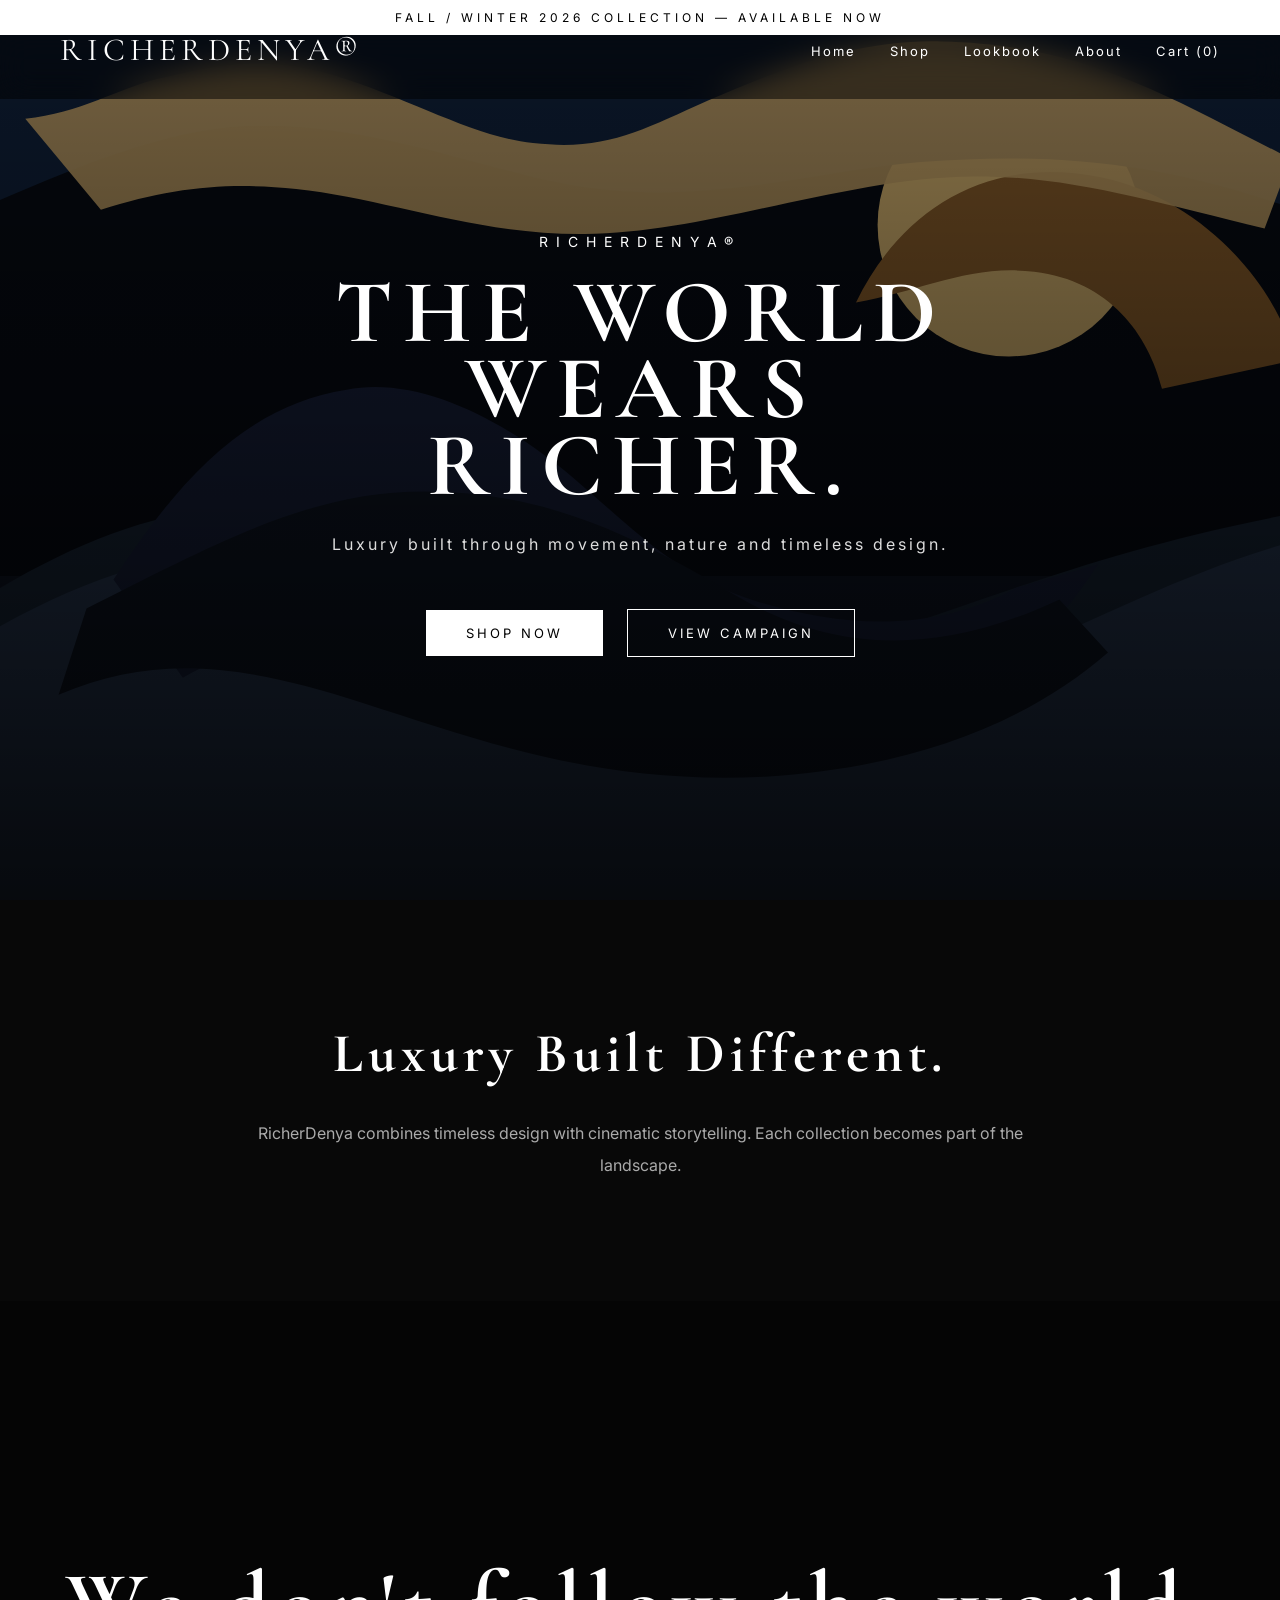
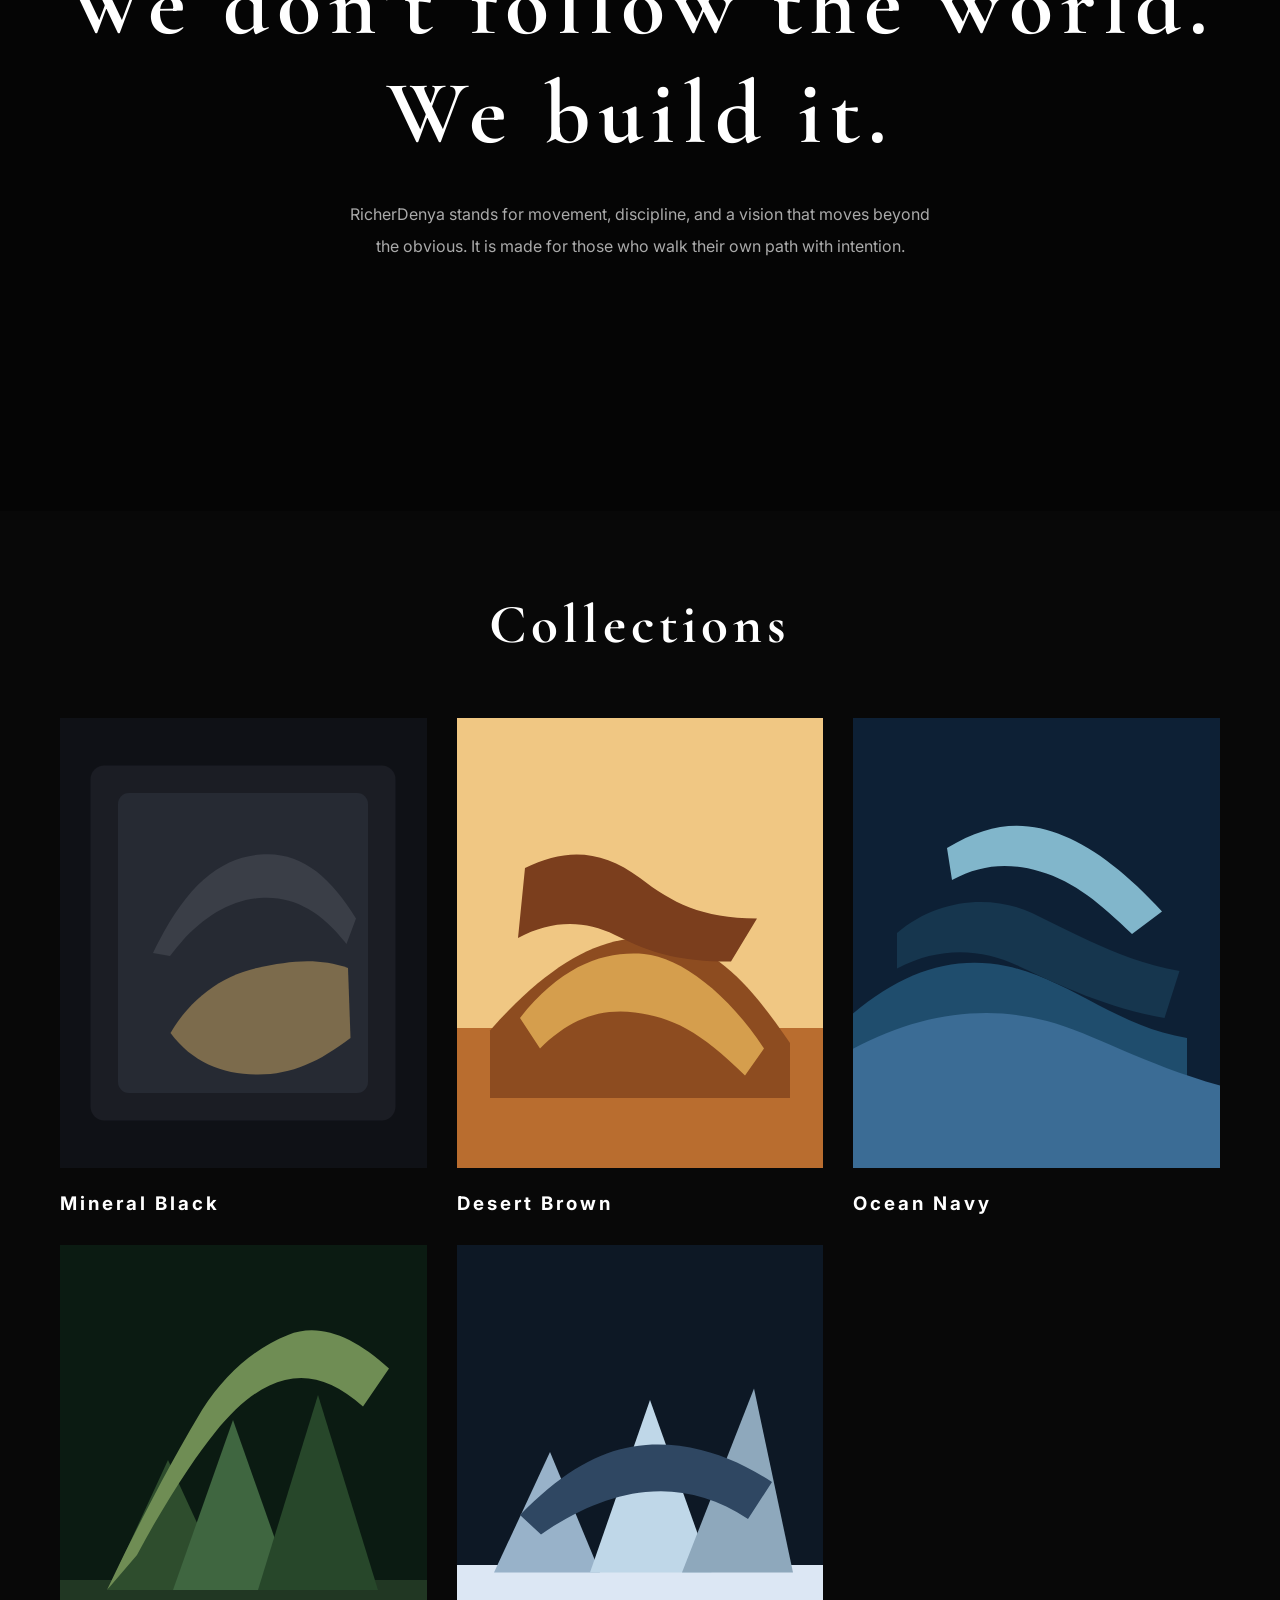
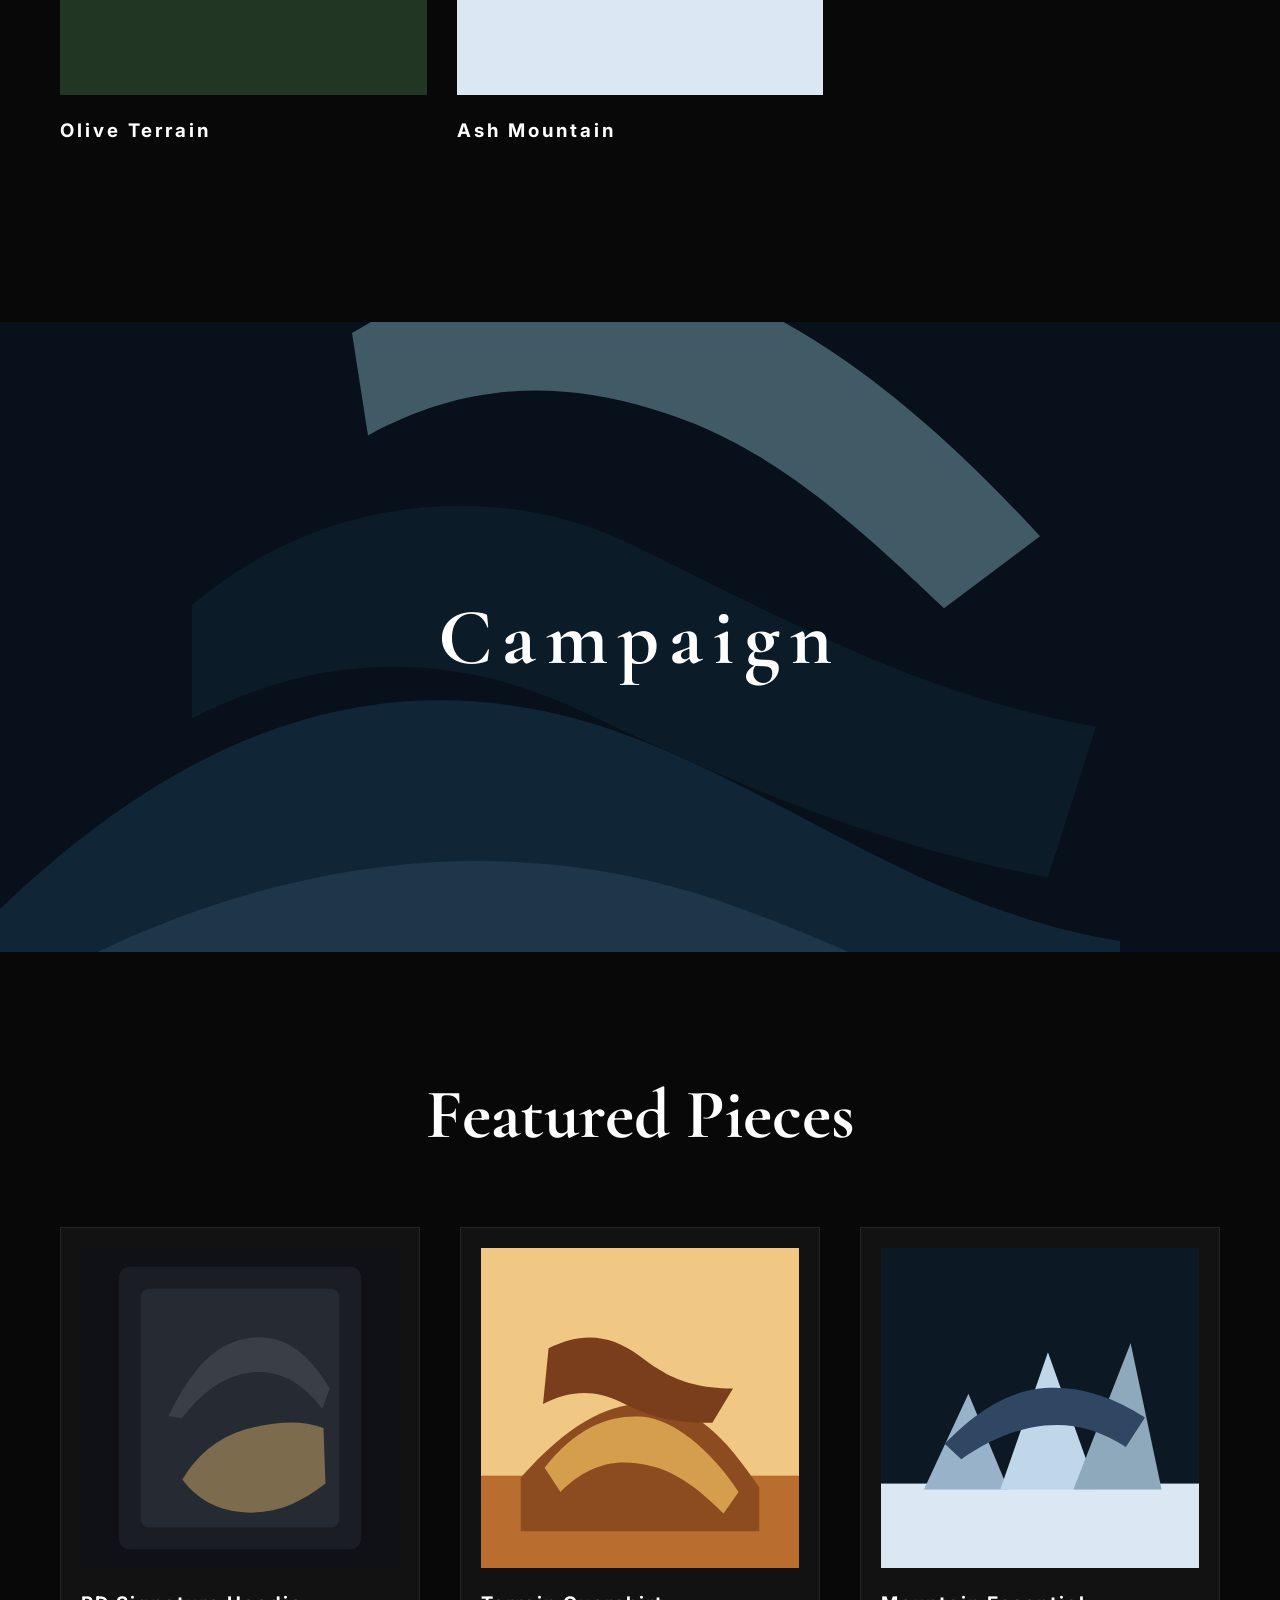
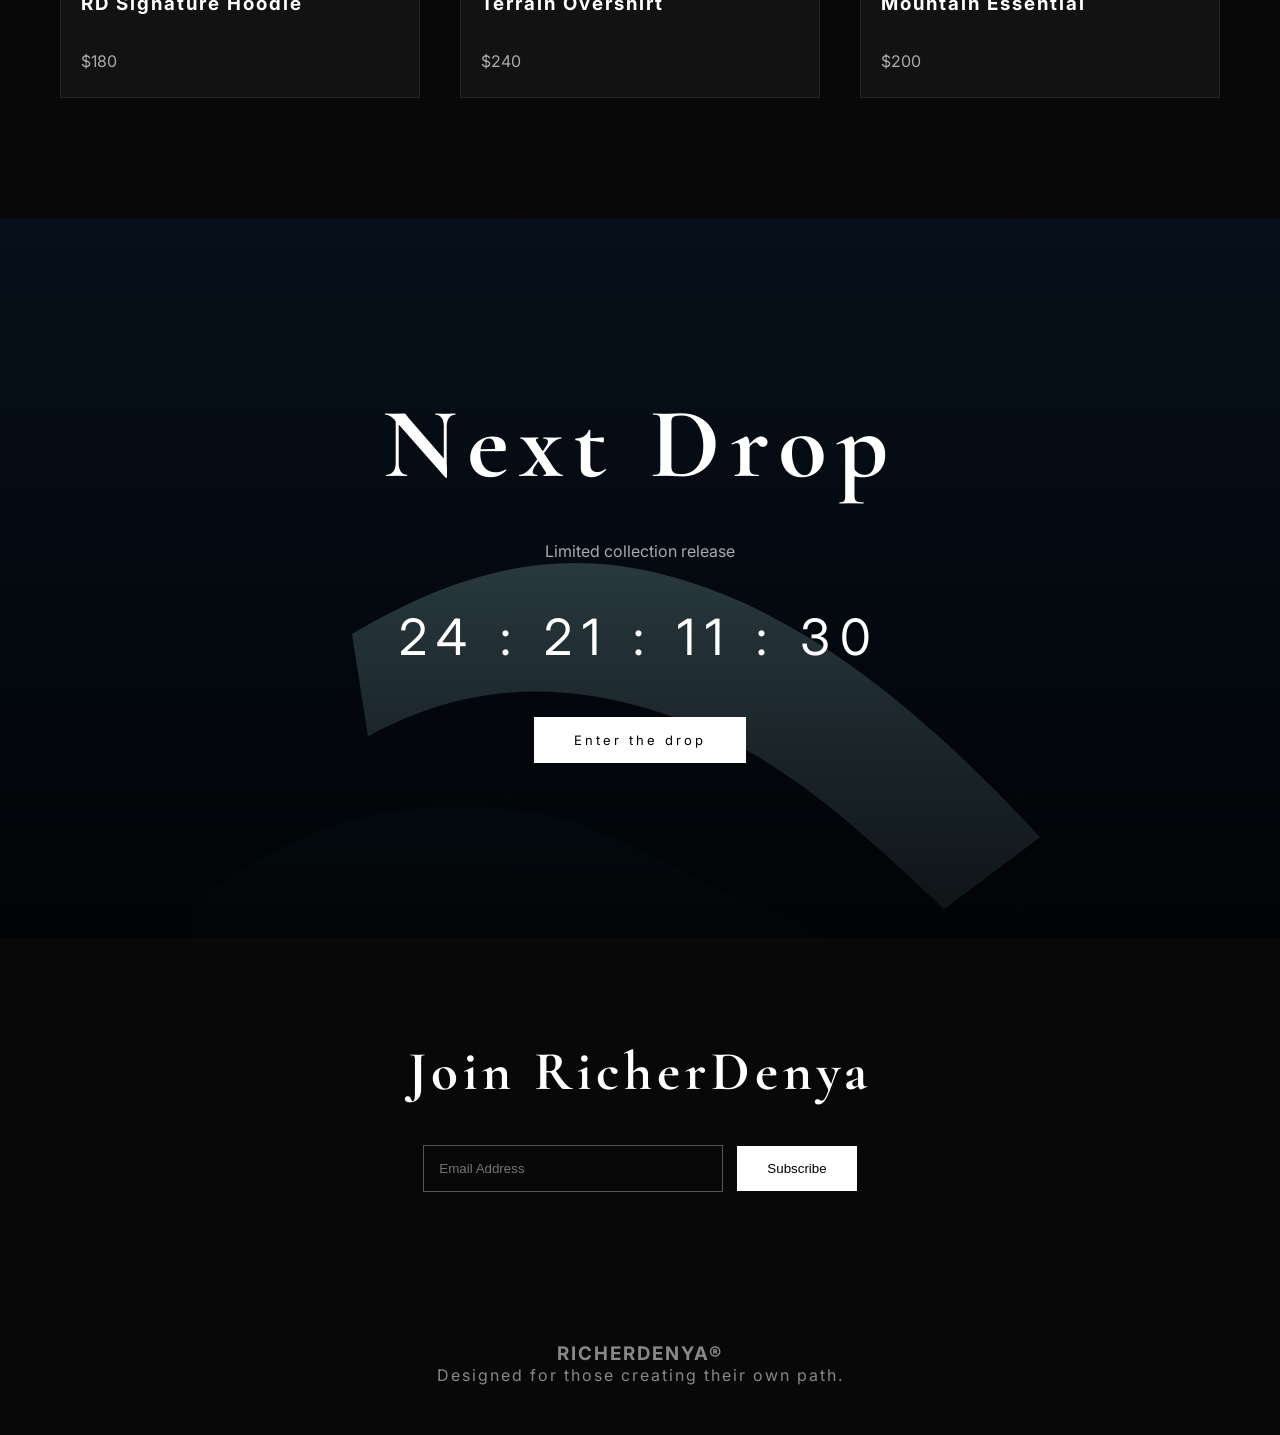
==== index.html @ 2309b16e "Add files via upload" ====
<!DOCTYPE html>
<html lang="en">
  <head>
    <meta charset="UTF-8" />
    <meta name="viewport" content="width=device-width, initial-scale=1.0" />
    <title>RicherDenya</title>
    <link rel="preconnect" href="https://fonts.googleapis.com" />
    <link rel="preconnect" href="https://fonts.gstatic.com" crossorigin />
    <link
      href="https://fonts.googleapis.com/css2?family=Cormorant+Garamond:wght@300;400;500;600&family=Inter:wght@300;400;500;600&display=swap"
      rel="stylesheet"
    />
    <link rel="stylesheet" href="style.css" />
  </head>
  <body>
    <div class="loader">
      <h1>RICHERDENYA®</h1>
    </div>

    <div class="announcement">
      FALL / WINTER 2026 COLLECTION — AVAILABLE NOW
    </div>

    <header>
      <div class="logo">RICHERDENYA®</div>
      <nav>
        <a href="index.html">Home</a>
        <a href="shop.html">Shop</a>
        <a href="lookbook.html">Lookbook</a>
        <a href="about.html">About</a>
        <a href="#">Cart (0)</a>
      </nav>
    </header>

    <section class="hero">
      <div class="hero-overlay"></div>
      <img src="assets/hero.svg" alt="Hero Campaign" />

      <div class="hero-content">
        <p class="eyebrow">RICHERDENYA®</p>

        <h1>
          THE WORLD<br />
          WEARS<br />
          RICHER.
        </h1>

        <p class="subtitle">
          Luxury built through movement, nature and timeless design.
        </p>

        <div class="hero-buttons">
          <a href="#" class="button">SHOP NOW</a>
          <a href="#" class="button-outline">VIEW CAMPAIGN</a>
        </div>
      </div>
    </section>

    <section class="statement">
      <h2>Luxury Built Different.</h2>
      <p>
        RicherDenya combines timeless design with cinematic storytelling. Each collection
        becomes part of the landscape.
      </p>
    </section>

    <section class="manifesto">
      <h2>We don't follow the world. We build it.</h2>
      <p>
        RicherDenya stands for movement, discipline, and a vision that moves beyond the obvious.
        It is made for those who walk their own path with intention.
      </p>
    </section>

    <section class="collections">
      <h2>Collections</h2>
      <div class="grid">
        <div class="card">
          <img src="assets/black.svg" alt="Mineral Black" />
          <h3>Mineral Black</h3>
        </div>
        <div class="card">
          <img src="assets/desert.svg" alt="Desert Brown" />
          <h3>Desert Brown</h3>
        </div>
        <div class="card">
          <img src="assets/ocean.svg" alt="Ocean Navy" />
          <h3>Ocean Navy</h3>
        </div>
        <div class="card">
          <img src="assets/forest.svg" alt="Olive Terrain" />
          <h3>Olive Terrain</h3>
        </div>
        <div class="card">
          <img src="assets/snow.svg" alt="Ash Mountain" />
          <h3>Ash Mountain</h3>
        </div>
      </div>
    </section>

    <section class="campaign">
      <h2>Campaign</h2>
      <img src="assets/ocean.svg" alt="Campaign preview" />
    </section>

    <section class="featured">
      <h2>Featured Pieces</h2>
      <div class="products">
        <div class="product">
          <img src="assets/black.svg" alt="RD Signature Hoodie" />
          <h3>RD Signature Hoodie</h3>
          <p>$180</p>
        </div>
        <div class="product">
          <img src="assets/desert.svg" alt="Terrain Overshirt" />
          <h3>Terrain Overshirt</h3>
          <p>$240</p>
        </div>
        <div class="product">
          <img src="assets/snow.svg" alt="Mountain Essential" />
          <h3>Mountain Essential</h3>
          <p>$200</p>
        </div>
      </div>
    </section>

    <section class="drop">
      <h2>Next Drop</h2>
      <p>Limited collection release</p>
      <div id="countdown">00 : 00 : 00</div>
      <a href="#" class="button">Enter the drop</a>
    </section>

    <section class="newsletter">
      <h2>Join RicherDenya</h2>
      <input placeholder="Email Address" aria-label="Email address" />
      <button type="button">Subscribe</button>
    </section>

    <footer>
      <h3>RICHERDENYA®</h3>
      <p>Designed for those creating their own path.</p>
    </footer>

    <script src="script.js"></script>
  </body>
</html>
---- style.css ----
* {
  margin: 0;
  padding: 0;
  box-sizing: border-box;
}

body {
  background: #080808;
  color: #fff;
  font-family: "Inter", sans-serif;
}

.announcement {
  position: fixed;
  top: 0;
  width: 100%;
  background: white;
  color: black;
  text-align: center;
  padding: 10px;
  font-size: 12px;
  letter-spacing: 4px;
  z-index: 50;
}

.loader {
  position: fixed;
  inset: 0;
  background: black;
  display: flex;
  align-items: center;
  justify-content: center;
  z-index: 100;
  animation: load 2s forwards;
}

.loader h1 {
  font-family: "Cormorant Garamond";
  font-size: 70px;
  letter-spacing: 15px;
}

@keyframes load {
  0% {
    opacity: 1;
  }

  100% {
    opacity: 0;
    visibility: hidden;
  }
}

header {
  position: fixed;
  top: 0;
  width: 100%;
  z-index: 20;
  display: flex;
  justify-content: space-between;
  align-items: center;
  padding: 30px 60px;
  background: rgba(0,0,0,.5);
  backdrop-filter: blur(15px);
}

.logo {
  font-family: "Cormorant Garamond", serif;
  font-size: 32px;
  letter-spacing: 5px;
}

nav a {
  color: white;
  text-decoration: none;
  margin-left: 30px;
  font-size: 13px;
  letter-spacing: 2px;
}

/* HERO */

.hero {
  height: 100vh;
  position: relative;
  display: flex;
  justify-content: center;
  align-items: center;
  overflow: hidden;
  text-align: center;
}

.hero img {
  position: absolute;
  width: 100%;
  height: 100%;
  object-fit: cover;
}

.hero-overlay {
  position: absolute;
  inset: 0;
  background:
  linear-gradient(
  rgba(0,0,0,.35),
  rgba(0,0,0,.85)
  );
  z-index: 2;
}

.hero-content {
  position: relative;
  z-index: 3;
}

.eyebrow {
  letter-spacing: 8px;
  font-size: 14px;
  margin-bottom: 25px;
}

.hero h1 {
  font-family: "Cormorant Garamond", serif;
  font-size: 90px;
  line-height: .85;
  letter-spacing: 10px;
}

.subtitle {
  margin-top: 30px;
  letter-spacing: 3px;
  color: #ddd;
}

.hero-buttons {
  margin-top: 45px;
}

.button,
.button-outline {
  display: inline-block;
  padding: 15px 40px;
  margin: 10px;
  text-decoration: none;
  letter-spacing: 3px;
  font-size: 13px;
}

.button {
  background:white;
  color:black;
}

.button-outline {
  border:1px solid white;
  color:white;
}

.button-outline:hover {
  background:white;
  color:black;
}

/* STATEMENT */

.statement {
  padding:120px 20%;
  text-align:center;
}

.manifesto {
  height: 90vh;
  display: flex;
  flex-direction: column;
  justify-content: center;
  align-items: center;
  text-align: center;
  background: #050505;
}

.manifesto h2 {
  font-family: "Cormorant Garamond";
  font-size: 90px;
  letter-spacing: 8px;
}

.manifesto p {
  margin-top: 40px;
  color: #aaa;
  max-width: 600px;
  line-height: 2;
}

.featured {
  padding: 120px 60px;
}

.featured h2 {
  font-family: "Cormorant Garamond";
  font-size: 70px;
  text-align: center;
}

.drop {
  height: 80vh;
  display: flex;
  flex-direction: column;
  align-items: center;
  justify-content: center;
  text-align: center;
  background: linear-gradient(rgba(0,0,0,.5), rgba(0,0,0,.9)), url("assets/ocean.svg");
  background-size: cover;
}

.drop h2 {
  font-family: "Cormorant Garamond";
  font-size: 100px;
  letter-spacing: 10px;
}

#countdown {
  font-size: 50px;
  letter-spacing: 10px;
  margin: 40px;
}

.statement h2,
.collections h2,
.newsletter h2 {
  font-family:"Cormorant Garamond",serif;
  font-size:55px;
  letter-spacing:5px;
}

.statement p,
.manifesto p,
.drop p,
.product p {
  margin-top:30px;
  color:#aaa;
  line-height:2;
}

.products {
  display:grid;
  grid-template-columns:repeat(3,1fr);
  gap:40px;
  margin-top:70px;
}

.product {
  background:rgba(255,255,255,0.04);
  padding:20px;
  border:1px solid rgba(255,255,255,0.08);
}

.product img {
  width:100%;
  height:320px;
  object-fit:cover;
  margin-bottom:20px;
  transition:.5s;
}

.product:hover img {
  transform:scale(1.05);
}

.product h3 {
  letter-spacing:2px;
  margin-bottom:8px;
}

/* COLLECTIONS */

.collections {
  padding:80px 60px;
}

.collections h2 {
  text-align:center;
  margin-bottom:60px;
}

.grid {
  display:grid;
  grid-template-columns:repeat(3,1fr);
  gap:30px;
}

.card img {
  width:100%;
  height:450px;
  object-fit:cover;
}

.card h3 {
  margin-top:20px;
  letter-spacing:3px;
}

/* CAMPAIGN */

.campaign {
  margin-top:100px;
  position:relative;
  height:70vh;
  overflow:hidden;
  display:flex;
  align-items:center;
  justify-content:center;
}

.campaign img {
  position:absolute;
  width:100%;
  height:100%;
  object-fit:cover;
  filter:brightness(.5);
}

.campaign h2 {
  z-index:2;
  font-family:"Cormorant Garamond",serif;
  font-size:80px;
  letter-spacing:10px;
}

/* NEWSLETTER */

.newsletter {
  padding:100px 20px;
  text-align:center;
}

.newsletter input {
  margin-top:40px;
  padding:15px;
  width:300px;
  background:none;
  border:1px solid #555;
  color:white;
}

.newsletter button {
  padding:15px 30px;
  margin-left:10px;
  background:white;
  border:none;
}

/* SHOP PAGE */

.shop-page {
  padding: 180px 60px;
}

.shop-page h1 {
  font-family: "Cormorant Garamond";
  font-size: 90px;
  text-align: center;
  letter-spacing: 10px;
}

.product a {
  display: inline-block;
  margin-top: 15px;
  color: white;
  border-bottom: 1px solid white;
  padding-bottom: 5px;
  text-decoration: none;
  letter-spacing: 2px;
}

/* PRODUCT PAGE */

.product-page {
  padding:150px 10%;
  display:flex;
  gap:80px;
  align-items:center;
}

.product-page img {
  width:50%;
}

.product-page h1 {
  font-family:"Cormorant Garamond";
  font-size:70px;
}

.product-page p {
  color:#aaa;
  line-height:2;
  margin:30px 0;
}

.product-page button {
  padding:18px 50px;
  background:white;
  border:none;
  letter-spacing:3px;
}

/* LOOKBOOK */

.lookbook {
  padding:160px 60px;
}

.lookbook h1 {
  text-align:center;
  font-family:"Cormorant Garamond";
  font-size:80px;
  letter-spacing:8px;
  margin-bottom:80px;
}

.gallery {
  display:grid;
  grid-template-columns:repeat(2,1fr);
  gap:40px;
}

.gallery img {
  width:100%;
  height:600px;
  object-fit:cover;
  transition:.6s;
}

.gallery img:hover {
  transform:scale(1.03);
}

/* ABOUT PAGE */

.about-hero {
  height:100vh;
  display:flex;
  align-items:center;
  justify-content:center;
  text-align:center;
  background:
    linear-gradient(rgba(0,0,0,.5), rgba(0,0,0,.9)),
    url("assets/forest.svg");
  background-size:cover;
  background-position:center;
}

.about-hero h1 {
  font-family:"Cormorant Garamond";
  font-size:120px;
  letter-spacing:12px;
  line-height:.85;
}

.story {
  padding:150px 20%;
  text-align:center;
}

.story h2 {
  font-family:"Cormorant Garamond";
  font-size:80px;
  letter-spacing:8px;
}

.story p {
  margin-top:40px;
  font-size:18px;
  line-height:2;
  color:#aaa;
}

.values {
  display:grid;
  grid-template-columns:repeat(3,1fr);
  gap:40px;
  padding:100px 10%;
  text-align:center;
}

.values h3 {
  font-size:30px;
  letter-spacing:5px;
  color:#d4af37;
}

.values p {
  margin-top:20px;
  color:#aaa;
}

.closing {
  height:80vh;
  display:flex;
  align-items:center;
  justify-content:center;
  text-align:center;
}

.closing h2 {
  font-family:"Cormorant Garamond";
  font-size:100px;
  letter-spacing:10px;
}

/* FOOTER */

footer {
  padding:50px;
  text-align:center;
  color:#888;
  letter-spacing:2px;
}

/* MOBILE */

@media(max-width:900px){

header {
  padding:20px;
}

nav {
  display:none;
}

.hero h1 {
  font-size:45px;
}

.grid,
.products,
.gallery,
.values {
  grid-template-columns:1fr;
}

.manifesto,
.featured,
.drop,
.story {
  padding:80px 20px;
}

.about-hero h1 {
  font-size:55px;
}

}
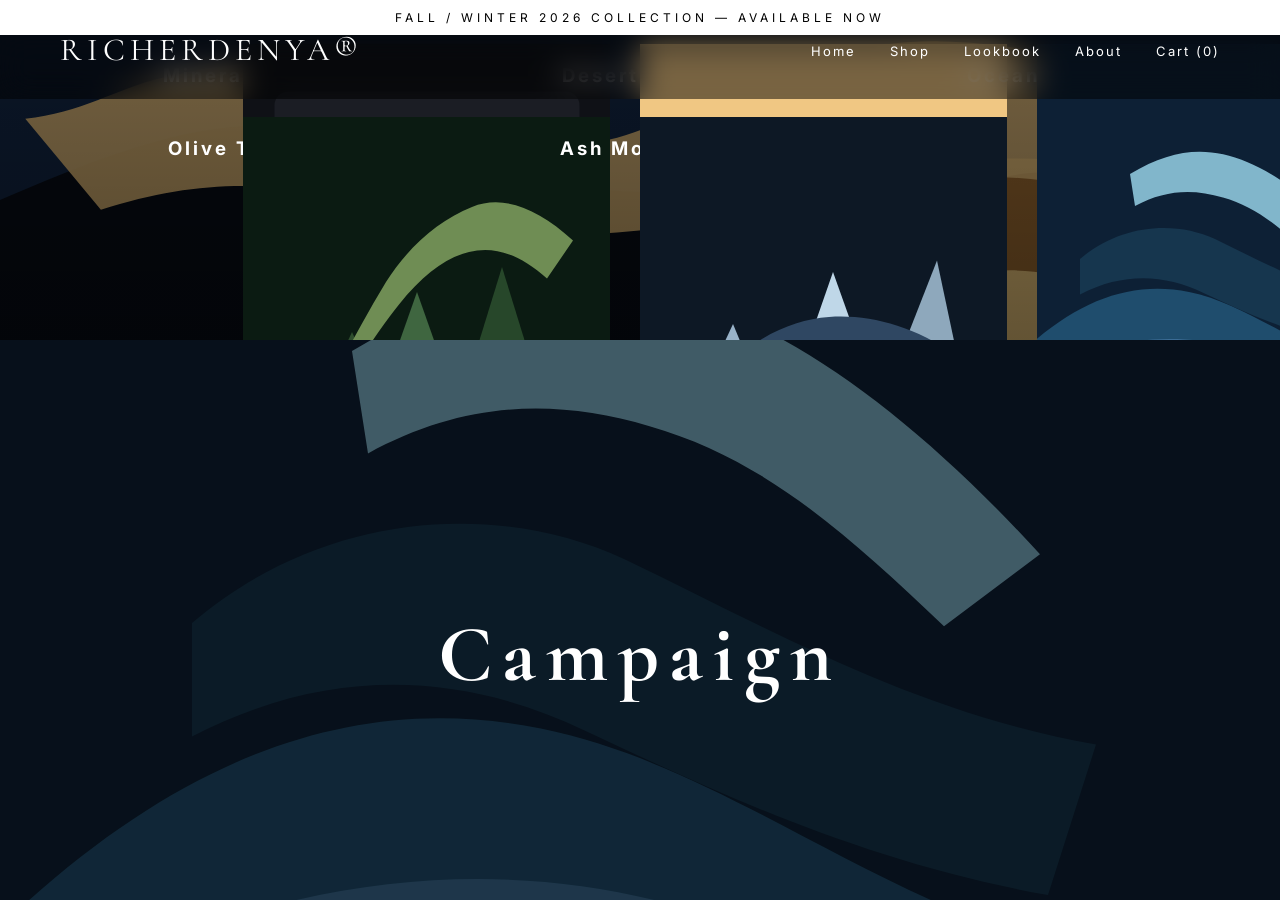
==== commit 5113947a: "Update hero buttons links in index.html" ====
--- a/index.html
+++ b/index.html
@@ -49,12 +49,17 @@
           Luxury built through movement, nature and timeless design.
         </p>
 
-        <div class="hero-buttons">
-          <a href="#" class="button">SHOP NOW</a>
-          <a href="#" class="button-outline">VIEW CAMPAIGN</a>
-        </div>
-      </div>
-    </section>
+      <div class="hero-buttons">
+
+<a href="shop.html" class="button">
+SHOP NOW
+</a>
+
+<a href="lookbook.html" class="button-outline">
+VIEW CAMPAIGN
+</a>
+
+</div>
 
     <section class="statement">
       <h2>Luxury Built Different.</h2>
